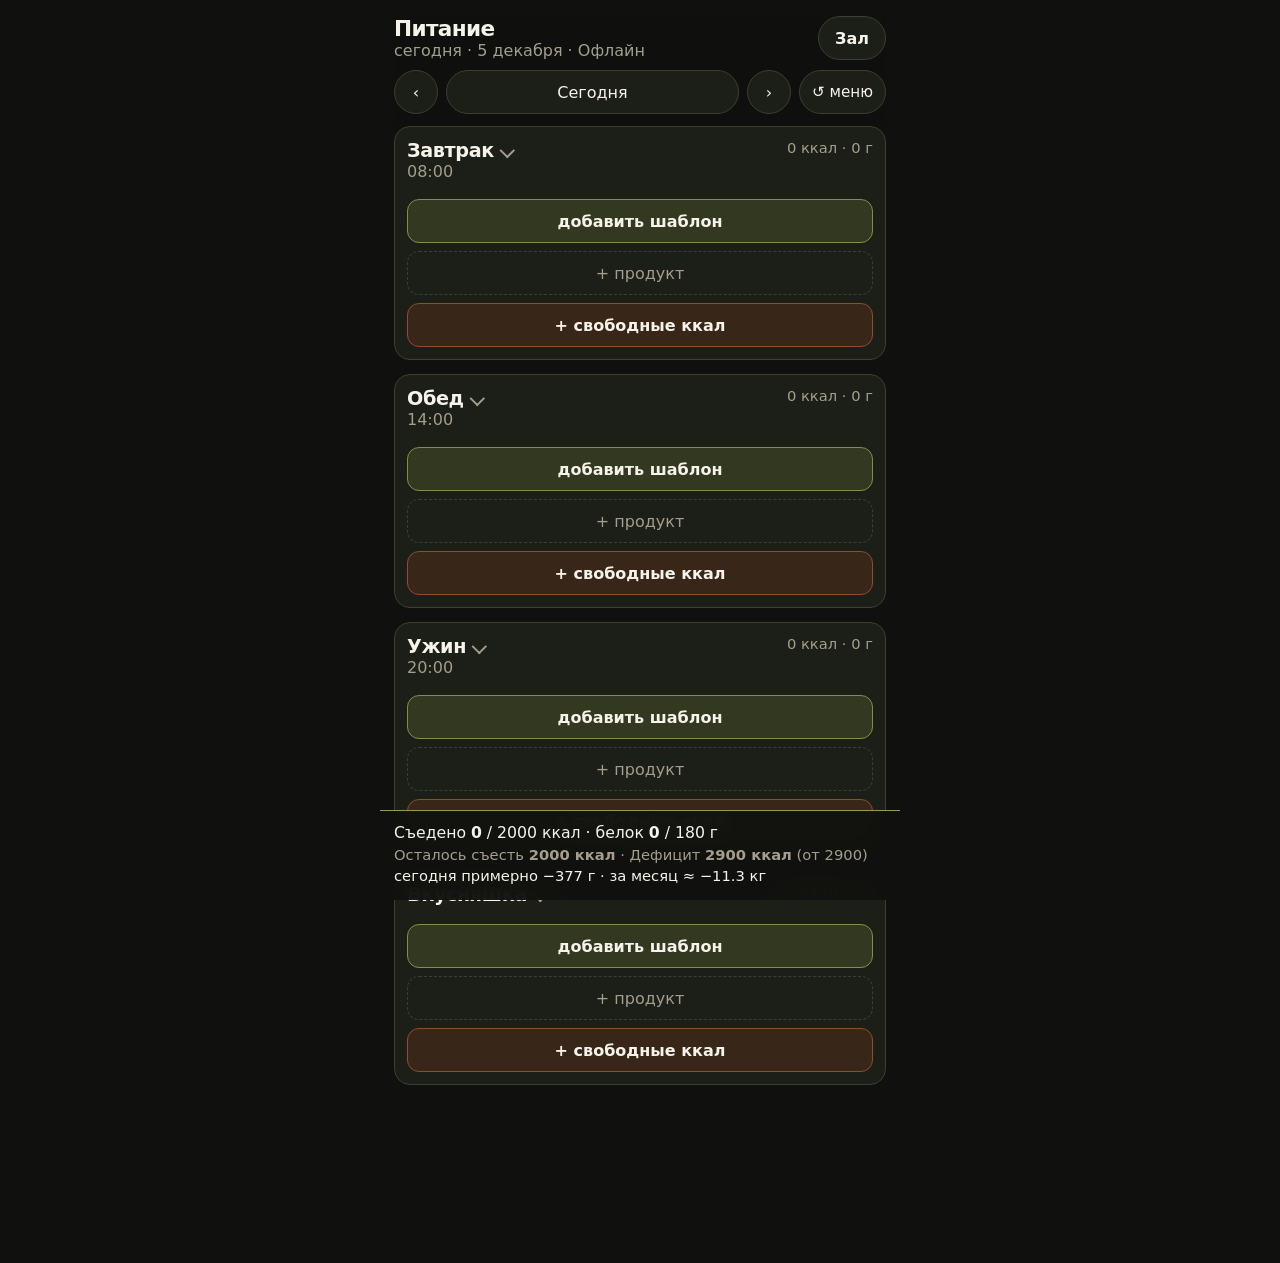
==== zal/index.html @ 438b3d3f "feat(zal): обновление версии шаблона до 10, добавление пшеничной каши в меню и обновление кэшировани" ====
<!DOCTYPE html>
<html lang="ru">
<head>
  <meta charset="utf-8">
  <meta name="viewport" content="width=device-width, initial-scale=1, viewport-fit=cover">
  <meta name="theme-color" content="#10110e">
  <meta name="apple-mobile-web-app-capable" content="yes">
  <meta name="apple-mobile-web-app-status-bar-style" content="black-translucent">
  <title>Питание</title>
  <link rel="manifest" href="manifest.json">
  <link rel="stylesheet" href="app.css?v=21">
  <link rel="stylesheet" href="food.css?v=21">
</head>
<body>
  <div id="app"></div>
  <script src="food-data.js?v=21"></script>
  <script src="food-app.js?v=21"></script>
</body>
</html>
---- zal/app.css ----
:root {
  --bg: #10110e;
  --card: #1c1f17;
  --card-2: #262a1e;
  --ink: #f6f3ea;
  --muted: #a39e8e;
  --line: #3a3f31;
  --accent: #ff5c24;
  --accent-ink: #2a0d05;
  --ok: #d6f06a;
  --photo: #fff;
  color-scheme: dark;
  font-family: "Segoe UI", system-ui, sans-serif;
}

* { box-sizing: border-box; }

html, body {
  margin: 0;
  background: var(--bg);
  color: var(--ink);
  touch-action: manipulation;
}

body {
  min-height: 100dvh;
  padding:
    env(safe-area-inset-top)
    env(safe-area-inset-right)
    env(safe-area-inset-bottom)
    env(safe-area-inset-left);
}

button, input, a { font: inherit; color: inherit; }

button { cursor: pointer; }

#app {
  max-width: 520px;
  margin: 0 auto;
  padding: 12px 14px 28px;
}

.top {
  position: sticky;
  top: 0;
  z-index: 2;
  background: color-mix(in srgb, var(--bg) 92%, transparent);
  backdrop-filter: blur(10px);
  padding-bottom: 8px;
}

.brand {
  display: flex;
  justify-content: space-between;
  align-items: baseline;
  gap: 12px;
  margin: 4px 0 10px;
}

.brand h1 {
  margin: 0;
  font-size: 1.35rem;
  letter-spacing: -0.03em;
}

.brand p, .hint, .meta, .sets, .cue, .more, .weight-meta, .backup p {
  margin: 0;
  color: var(--muted);
}

.chips, .scheme {
  display: flex;
  gap: 8px;
  overflow-x: auto;
  padding-bottom: 2px;
}

.chips { margin-bottom: 8px; }

.chips a, .scheme button, .gear button, .backup button, .file {
  border: 1px solid var(--line);
  background: var(--card);
  color: var(--ink);
  text-decoration: none;
  border-radius: 999px;
  padding: 10px 14px;
  white-space: nowrap;
  min-height: 44px;
}

.chips a.on, .scheme button.on, .gear button.on {
  background: var(--accent);
  border-color: var(--accent);
  color: var(--accent-ink);
  font-weight: 700;
}

.dayline {
  display: flex;
  justify-content: space-between;
  align-items: end;
  gap: 12px;
  margin: 8px 0;
}

.dayline h2 {
  margin: 0;
  font-size: 1.55rem;
  letter-spacing: -0.03em;
}

.scheme { flex: 0 0 auto; }

.scheme button {
  min-width: 52px;
  padding-inline: 16px;
  font-weight: 700;
}

.hint {
  margin-bottom: 12px;
  line-height: 1.35;
}

.ex {
  background: var(--card);
  border-radius: 18px;
  padding: 12px;
  margin-bottom: 12px;
}

.ex-open {
  display: grid;
  grid-template-columns: 72px 1fr;
  gap: 12px;
  text-decoration: none;
  color: inherit;
  margin-bottom: 12px;
}

.thumb, .photo img, #zoom img {
  width: 100%;
  display: block;
  background: var(--photo);
  object-fit: contain;
}

.thumb {
  height: 72px;
  border-radius: 12px;
}

.ex h2, .detail h2 {
  margin: 0 0 4px;
  font-size: 1.15rem;
  letter-spacing: -0.02em;
}

.more {
  margin-top: 6px;
  color: var(--ok);
  font-size: 0.92rem;
}

.stepper {
  display: grid;
  grid-template-columns: 76px 1fr 76px;
  gap: 8px;
  align-items: stretch;
}

.stepper.text {
  grid-template-columns: 1fr;
}

.step {
  border: 0;
  border-radius: 14px;
  background: var(--accent);
  color: var(--accent-ink);
  min-height: 64px;
  display: flex;
  flex-direction: column;
  align-items: center;
  justify-content: center;
  line-height: 1;
  font-weight: 800;
}

.step .sign { font-size: 1.4rem; }
.step .delta { font-size: 0.85rem; margin-top: 4px; }

.weight {
  display: flex;
  align-items: center;
  gap: 6px;
  background: var(--bg);
  border-radius: 14px;
  padding: 0 10px;
  min-height: 64px;
}

.weight input {
  width: 100%;
  border: 0;
  background: transparent;
  color: var(--ink);
  font-size: 2rem;
  font-weight: 800;
  font-variant-numeric: tabular-nums;
  letter-spacing: -0.04em;
  text-align: center;
  min-width: 0;
  padding: 0;
}

.weight input:focus { outline: none; }
.weight:focus-within { box-shadow: inset 0 0 0 2px var(--accent); }

.unit { color: var(--muted); font-size: 0.95rem; }

.weight-meta {
  display: flex;
  justify-content: space-between;
  gap: 8px;
  margin-top: 6px;
  font-size: 0.85rem;
}

.badge {
  color: var(--ok);
}

.backrow {
  display: flex;
  gap: 8px;
  margin-bottom: 10px;
}

.backrow a, .backrow button, .backup button, .file {
  border-radius: 12px;
  min-height: 44px;
}

.backrow a, .backrow button {
  border: 1px solid var(--line);
  background: var(--card);
  text-decoration: none;
  padding: 10px 14px;
}

.photo {
  display: block;
  width: 100%;
  padding: 0;
  border: 0;
  border-radius: 16px;
  overflow: hidden;
  margin: 8px 0 14px;
  background: var(--photo);
}

.photo img { max-height: 280px; object-fit: contain; }

.detail h3 {
  margin: 16px 0 8px;
  font-size: 0.95rem;
  letter-spacing: 0.04em;
  text-transform: uppercase;
  color: var(--muted);
}

.detail ol, .detail ul {
  margin: 0;
  padding-left: 1.2rem;
  line-height: 1.4;
}

.detail li { margin: 0 0 8px; }

.gear { display: flex; flex-wrap: wrap; gap: 8px; }

.sub {
  display: grid;
  grid-template-columns: 64px 1fr;
  gap: 10px;
  align-items: center;
  text-decoration: none;
  color: inherit;
  background: var(--card-2);
  border-radius: 14px;
  padding: 8px;
  margin-bottom: 8px;
}

.sub img {
  width: 64px;
  height: 64px;
  object-fit: contain;
  background: var(--photo);
  border-radius: 10px;
}

.sub strong { display: block; }
.sub span { color: var(--muted); font-size: 0.88rem; }

.empty {
  color: var(--muted);
  line-height: 1.4;
}

.home-list { display: grid; gap: 10px; margin-top: 12px; }

.home-list a {
  display: block;
  text-decoration: none;
  background: var(--card);
  border-radius: 16px;
  padding: 16px;
  min-height: 72px;
}

.home-list strong { display: block; font-size: 1.25rem; }
.home-list span { color: var(--muted); }

.lockbar {
  display: flex;
  flex-wrap: wrap;
  align-items: center;
  gap: 8px;
  margin: 0 0 10px;
  padding: 10px 12px;
  border-radius: 14px;
  background: var(--card);
  border: 1px solid var(--line);
}

.lockbar.open {
  border-color: color-mix(in srgb, var(--ok) 45%, var(--line));
}

.lockbar label {
  display: flex;
  align-items: center;
  gap: 8px;
  flex: 1 1 140px;
  color: var(--muted);
  font-size: 0.92rem;
}

.lockbar input {
  flex: 1 1 auto;
  min-width: 0;
  min-height: 44px;
  border: 1px solid var(--line);
  border-radius: 12px;
  background: var(--bg);
  padding: 8px 12px;
  font-size: 1.1rem;
  letter-spacing: 0.12em;
}

.lockbar button {
  border: 0;
  border-radius: 12px;
  min-height: 44px;
  padding: 10px 14px;
  background: var(--accent);
  color: var(--accent-ink);
  font-weight: 700;
}

.lockbar.open span {
  flex: 1 1 auto;
  color: var(--ok);
  font-size: 0.95rem;
}

.lockbar.open button {
  background: var(--card-2);
  color: var(--ink);
  border: 1px solid var(--line);
}

.lock-msg {
  flex: 1 1 100%;
  margin: 0;
  color: var(--accent);
  font-size: 0.9rem;
}

.stepper.locked .step,
.stepper.locked .weight input {
  opacity: 0.45;
}

#savebar {
  position: fixed;
  left: 0;
  right: 0;
  bottom: 0;
  z-index: 4;
  padding:
    10px 14px
    calc(10px + env(safe-area-inset-bottom))
    14px;
  background: color-mix(in srgb, var(--bg) 92%, transparent);
  backdrop-filter: blur(10px);
  border-top: 1px solid var(--line);
}

#savebar[hidden] { display: none; }

#savebar button {
  display: block;
  width: 100%;
  max-width: 520px;
  margin: 0 auto;
  border: 0;
  border-radius: 14px;
  min-height: 52px;
  background: var(--accent);
  color: var(--accent-ink);
  font-weight: 800;
  font-size: 1.05rem;
}

body.has-savebar #app {
  padding-bottom: calc(88px + env(safe-area-inset-bottom));
}

.backup {
  margin-top: 18px;
  color: var(--muted);
}

.backup summary { cursor: pointer; min-height: 44px; }
.backup p { margin: 8px 0; line-height: 1.35; }
.backup .row { display: flex; flex-wrap: wrap; gap: 8px; }
.file { display: inline-flex; align-items: center; }
.file input { display: none; }

#zoom[hidden] { display: none; }

#zoom {
  position: fixed;
  inset: 0;
  z-index: 5;
  background: #fff;
  display: flex;
  flex-direction: column;
  padding: env(safe-area-inset-top) 8px env(safe-area-inset-bottom);
}

#zoom button {
  align-self: flex-end;
  border: 0;
  background: #111;
  color: #fff;
  border-radius: 999px;
  min-height: 44px;
  padding: 8px 16px;
  margin: 8px;
}

#zoom img {
  flex: 1;
  min-height: 0;
  object-fit: contain;
  background: #fff;
}

.plan-bar {
  display: flex;
  flex-wrap: wrap;
  gap: 8px;
  margin: 0 0 12px;
}

.plan-btn {
  border: 1px solid var(--line);
  background: var(--card);
  color: var(--ink);
  border-radius: 999px;
  padding: 10px 14px;
  min-height: 44px;
  white-space: nowrap;
}

.plan-btn.on {
  background: var(--accent);
  border-color: var(--accent);
  color: var(--accent-ink);
  font-weight: 700;
}

.plan-btn.ghost {
  color: var(--muted);
}

.ex-tools {
  display: flex;
  flex-wrap: wrap;
  gap: 8px;
  margin-bottom: 10px;
}

.ex-tools button {
  border: 1px solid var(--line);
  background: var(--card-2);
  color: var(--ink);
  border-radius: 12px;
  min-height: 44px;
  min-width: 44px;
  padding: 8px 12px;
}

.ex-tools button:disabled {
  opacity: 0.35;
}

.add-picker {
  background: var(--card);
  border-radius: 18px;
  padding: 12px;
  margin-bottom: 12px;
}

.add-picker h3 {
  margin: 0 0 10px;
  font-size: 1rem;
}

.add-picker .plan-btn {
  margin-bottom: 10px;
}

button.sub.add-item {
  width: 100%;
  text-align: left;
  border: 0;
  cursor: pointer;
}

:focus-visible {
  outline: 2px solid var(--ok);
  outline-offset: 2px;
}
---- zal/food.css ----
.food-top .brand {
  align-items: center;
}

.food-zal-link {
  border: 1px solid var(--line);
  background: var(--card);
  color: var(--ink);
  text-decoration: none;
  border-radius: 999px;
  padding: 10px 16px;
  min-height: 44px;
  display: inline-flex;
  align-items: center;
  font-weight: 600;
}

.food-daynav {
  display: flex;
  gap: 8px;
  align-items: center;
  margin-bottom: 4px;
}

.food-daynav button {
  border: 1px solid var(--line);
  background: var(--card);
  border-radius: 999px;
  min-height: 44px;
  min-width: 44px;
  padding: 8px 12px;
}

.food-daynav .food-today {
  flex: 1;
}

.food-daynav .food-reset {
  font-size: 0.95rem;
}

.food-main {
  display: flex;
  flex-direction: column;
  gap: 14px;
  padding-bottom: 150px;
}

.food-meal {
  background: var(--card);
  border: 1px solid var(--line);
  border-radius: 16px;
  padding: 12px;
}

.food-meal-head {
  display: flex;
  justify-content: space-between;
  align-items: flex-start;
  gap: 10px;
  margin: 0;
  padding: 0;
  width: 100%;
  border: 0;
  background: transparent;
  color: inherit;
  text-align: left;
  cursor: pointer;
}

.food-meal:not(.is-collapsed) .food-meal-head {
  margin-bottom: 8px;
}

.food-meal-head h2 {
  margin: 0;
  font-size: 1.2rem;
  letter-spacing: -0.02em;
  display: flex;
  align-items: center;
  gap: 8px;
}

.food-meal-chevron {
  width: 0.55em;
  height: 0.55em;
  border-right: 2px solid var(--muted);
  border-bottom: 2px solid var(--muted);
  transform: rotate(45deg);
  transition: transform 0.15s ease;
  flex-shrink: 0;
}

.food-meal.is-collapsed .food-meal-chevron {
  transform: rotate(-45deg);
}

.food-meal.is-collapsed .food-meal-body {
  display: none;
}

.food-meal-sum {
  margin: 0;
  color: var(--muted);
  font-size: 0.92rem;
  text-align: right;
  white-space: nowrap;
}

.food-list {
  list-style: none;
  margin: 0;
  padding: 0;
  display: flex;
  flex-direction: column;
  gap: 10px;
}

.food-row {
  background: var(--card-2);
  border-radius: 12px;
  padding: 10px;
}

.food-row-main {
  display: flex;
  justify-content: space-between;
  gap: 8px;
  align-items: flex-start;
}

.food-row-main strong {
  display: block;
  font-size: 1rem;
}

.food-dry,
.food-note,
.food-row-macros {
  display: block;
  color: var(--muted);
  font-size: 0.85rem;
  margin-top: 2px;
}

.food-dry {
  color: var(--ok);
}

.food-row-actions {
  display: flex;
  gap: 4px;
}

.food-icon {
  border: 1px solid var(--line);
  background: var(--card);
  border-radius: 10px;
  width: 40px;
  height: 40px;
  padding: 0;
  font-size: 1.2rem;
  line-height: 1;
}

.food-icon.danger {
  color: #ff8f7a;
}

.food-grams-pair {
  display: grid;
  grid-template-columns: 1fr 1fr;
  gap: 8px;
  margin-top: 8px;
}

.food-grams {
  display: flex;
  align-items: center;
  gap: 8px;
  margin-top: 8px;
  color: var(--muted);
  font-size: 0.9rem;
}

.food-grams-pair .food-grams {
  margin-top: 0;
}

.food-grams input {
  width: 88px;
  min-height: 40px;
  border: 1px solid var(--line);
  background: var(--bg);
  border-radius: 10px;
  padding: 6px 10px;
  color: var(--ink);
}

.food-grams-pair .food-grams input {
  width: 72px;
  flex: 1;
}

.food-add-template {
  width: 100%;
  margin-top: 10px;
  min-height: 44px;
  border: 1px solid color-mix(in srgb, var(--ok) 45%, var(--line));
  background: color-mix(in srgb, var(--ok) 12%, transparent);
  border-radius: 12px;
  color: var(--ink);
  font-weight: 600;
}

.food-add {
  width: 100%;
  margin-top: 10px;
  min-height: 44px;
  border: 1px dashed var(--line);
  background: transparent;
  border-radius: 12px;
  color: var(--muted);
}

.food-add-template + .food-add {
  margin-top: 8px;
}

.food-add-kcal {
  width: 100%;
  margin-top: 8px;
  min-height: 44px;
  border: 1px solid color-mix(in srgb, var(--accent) 45%, var(--line));
  background: color-mix(in srgb, var(--accent) 12%, transparent);
  border-radius: 12px;
  color: var(--ink);
  font-weight: 600;
}

.food-footer {
  position: fixed;
  left: 0;
  right: 0;
  bottom: 0;
  z-index: 5;
  max-width: 520px;
  margin: 0 auto;
  padding: 12px 14px calc(12px + env(safe-area-inset-bottom));
  background: color-mix(in srgb, var(--bg) 94%, transparent);
  backdrop-filter: blur(12px);
  border-top: 1px solid var(--line);
}

.food-footer p {
  margin: 0 0 4px;
  font-size: 0.92rem;
  color: var(--muted);
}

.food-footer-main {
  color: var(--ink) !important;
  font-size: 0.98rem !important;
}

.food-footer.ok {
  border-top-color: color-mix(in srgb, var(--ok) 55%, var(--line));
}

.food-footer.warn {
  border-top-color: color-mix(in srgb, var(--accent) 55%, var(--line));
}

.food-footer-weight {
  color: var(--ink) !important;
}

.food-overlay {
  position: fixed;
  inset: 0;
  z-index: 8;
  background: rgba(0, 0, 0, 0.55);
  display: flex;
  align-items: flex-end;
  justify-content: center;
}

.food-sheet {
  width: min(520px, 100%);
  max-height: 80dvh;
  overflow: auto;
  background: var(--card);
  border-radius: 18px 18px 0 0;
  padding: 14px 14px calc(14px + env(safe-area-inset-bottom));
  border: 1px solid var(--line);
  border-bottom: 0;
}

.food-sheet-head {
  display: flex;
  justify-content: space-between;
  align-items: center;
  margin-bottom: 10px;
}

.food-cats {
  margin-bottom: 10px;
}

.food-cats button {
  border: 1px solid var(--line);
  background: var(--card-2);
  color: var(--ink);
  border-radius: 999px;
  padding: 10px 14px;
  white-space: nowrap;
  min-height: 44px;
}

.food-cats button.on {
  background: var(--accent);
  border-color: var(--accent);
  color: var(--accent-ink);
  font-weight: 700;
}

.food-pick-list {
  list-style: none;
  margin: 0;
  padding: 0;
}

.food-pick-list li + li {
  margin-top: 8px;
}

.food-pick-list button {
  width: 100%;
  text-align: left;
  border: 1px solid var(--line);
  background: var(--card-2);
  border-radius: 12px;
  padding: 12px;
  min-height: 52px;
}

.food-pick-list button strong {
  display: block;
}

.food-pick-list button span {
  color: var(--muted);
  font-size: 0.88rem;
}
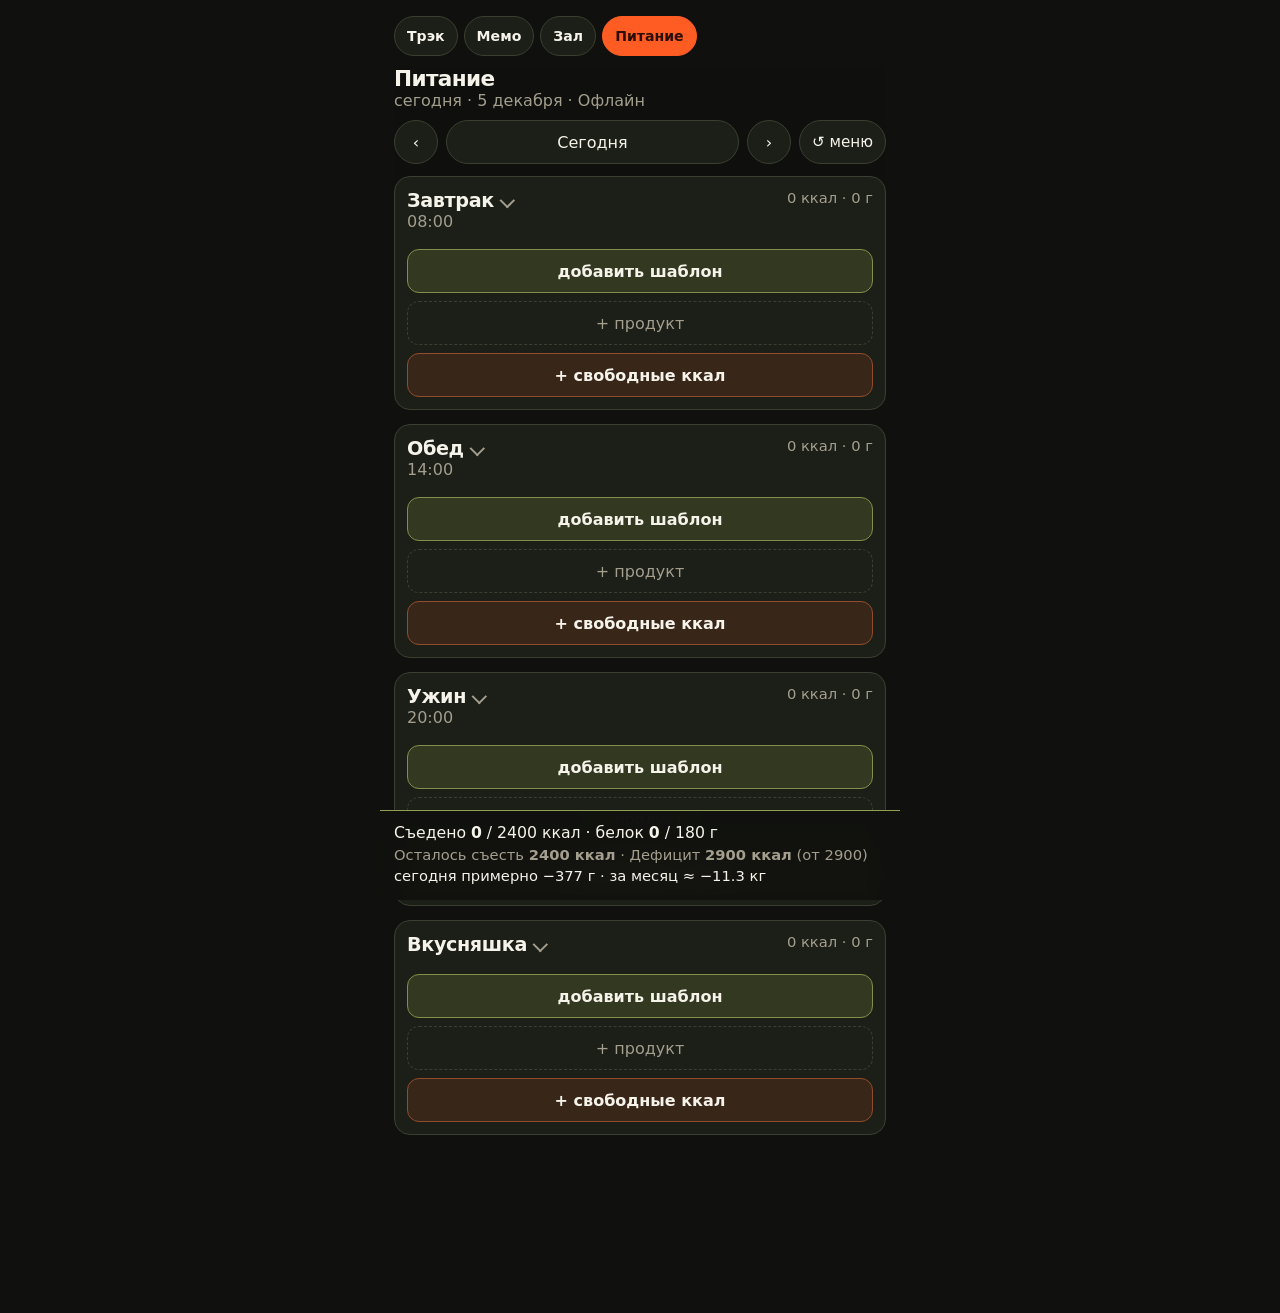
==== commit 91ad8097: "feat(zal): цель 2400 и сайты-навигация Co-authored-by: Cursor <cursoragent@cursor.com>" ====
--- a/zal/index.html
+++ b/zal/index.html
@@ -8,12 +8,12 @@
   <meta name="apple-mobile-web-app-status-bar-style" content="black-translucent">
   <title>Питание</title>
   <link rel="manifest" href="manifest.json">
-  <link rel="stylesheet" href="app.css?v=21">
-  <link rel="stylesheet" href="food.css?v=21">
+  <link rel="stylesheet" href="app.css?v=28">
+  <link rel="stylesheet" href="food.css?v=28">
 </head>
 <body>
   <div id="app"></div>
-  <script src="food-data.js?v=21"></script>
-  <script src="food-app.js?v=21"></script>
+  <script src="food-data.js?v=28"></script>
+  <script src="food-app.js?v=28"></script>
 </body>
 </html>
--- a/zal/app.css
+++ b/zal/app.css
@@ -41,6 +41,33 @@
   padding: 12px 14px 28px;
 }
 
+.sites-nav {
+  display: flex;
+  flex-wrap: wrap;
+  gap: 6px;
+  margin: 4px 0 10px;
+}
+
+.sites-nav a {
+  text-decoration: none;
+  border: 1px solid var(--line);
+  background: var(--card);
+  color: var(--ink);
+  border-radius: 999px;
+  padding: 8px 12px;
+  min-height: 40px;
+  display: inline-flex;
+  align-items: center;
+  font-weight: 700;
+  font-size: 0.88rem;
+}
+
+.sites-nav a.on {
+  background: var(--accent);
+  border-color: var(--accent);
+  color: var(--accent-ink);
+}
+
 .top {
   position: sticky;
   top: 0;
@@ -165,31 +192,9 @@
 
 .stepper {
   display: grid;
-  grid-template-columns: 76px 1fr 76px;
-  gap: 8px;
+  grid-template-columns: 1fr;
   align-items: stretch;
 }
-
-.stepper.text {
-  grid-template-columns: 1fr;
-}
-
-.step {
-  border: 0;
-  border-radius: 14px;
-  background: var(--accent);
-  color: var(--accent-ink);
-  min-height: 64px;
-  display: flex;
-  flex-direction: column;
-  align-items: center;
-  justify-content: center;
-  line-height: 1;
-  font-weight: 800;
-}
-
-.step .sign { font-size: 1.4rem; }
-.step .delta { font-size: 0.85rem; margin-top: 4px; }
 
 .weight {
   display: flex;
@@ -390,7 +395,6 @@
   font-size: 0.9rem;
 }
 
-.stepper.locked .step,
 .stepper.locked .weight input {
   opacity: 0.45;
 }
--- a/zal/food.css
+++ b/zal/food.css
@@ -1,18 +1,5 @@
 .food-top .brand {
   align-items: center;
-}
-
-.food-zal-link {
-  border: 1px solid var(--line);
-  background: var(--card);
-  color: var(--ink);
-  text-decoration: none;
-  border-radius: 999px;
-  padding: 10px 16px;
-  min-height: 44px;
-  display: inline-flex;
-  align-items: center;
-  font-weight: 600;
 }
 
 .food-daynav {
@@ -172,6 +159,24 @@
   grid-template-columns: 1fr 1fr;
   gap: 8px;
   margin-top: 8px;
+}
+
+.food-grams-row {
+  display: flex;
+  align-items: flex-end;
+  gap: 8px;
+  margin-top: 8px;
+}
+
+.food-grams-row .food-grams {
+  margin-top: 0;
+  flex: 1;
+}
+
+.food-calc-btn {
+  flex-shrink: 0;
+  color: var(--accent);
+  font-weight: 700;
 }
 
 .food-grams {
@@ -303,6 +308,79 @@
   margin-bottom: 10px;
 }
 
+.food-calc-sheet {
+  max-height: none;
+}
+
+.food-calc-current {
+  margin: 0 0 12px;
+  color: var(--muted);
+  font-size: 0.95rem;
+}
+
+.food-calc-ops {
+  display: grid;
+  grid-template-columns: repeat(4, 1fr);
+  gap: 8px;
+  margin-bottom: 12px;
+}
+
+.food-calc-ops button {
+  min-height: 44px;
+  border: 1px solid var(--line);
+  background: var(--card-2);
+  border-radius: 12px;
+  color: var(--ink);
+  font-size: 1.2rem;
+  font-weight: 600;
+}
+
+.food-calc-ops button.on {
+  background: var(--accent);
+  border-color: var(--accent);
+  color: var(--accent-ink);
+}
+
+.food-calc-input {
+  display: flex;
+  flex-direction: column;
+  gap: 6px;
+  margin-bottom: 12px;
+  color: var(--muted);
+  font-size: 0.9rem;
+}
+
+.food-calc-input input {
+  min-height: 44px;
+  border: 1px solid var(--line);
+  background: var(--bg);
+  border-radius: 12px;
+  padding: 8px 12px;
+  color: var(--ink);
+  font-size: 1.1rem;
+}
+
+.food-calc-actions {
+  display: grid;
+  grid-template-columns: 1fr 1fr;
+  gap: 8px;
+}
+
+.food-calc-actions button {
+  min-height: 44px;
+  border: 1px solid var(--line);
+  background: var(--card-2);
+  border-radius: 12px;
+  color: var(--ink);
+  font-weight: 600;
+}
+
+.food-calc-actions .food-calc-apply {
+  background: var(--accent);
+  border-color: var(--accent);
+  color: var(--accent-ink);
+}
+
 .food-cats {
   margin-bottom: 10px;
 }
